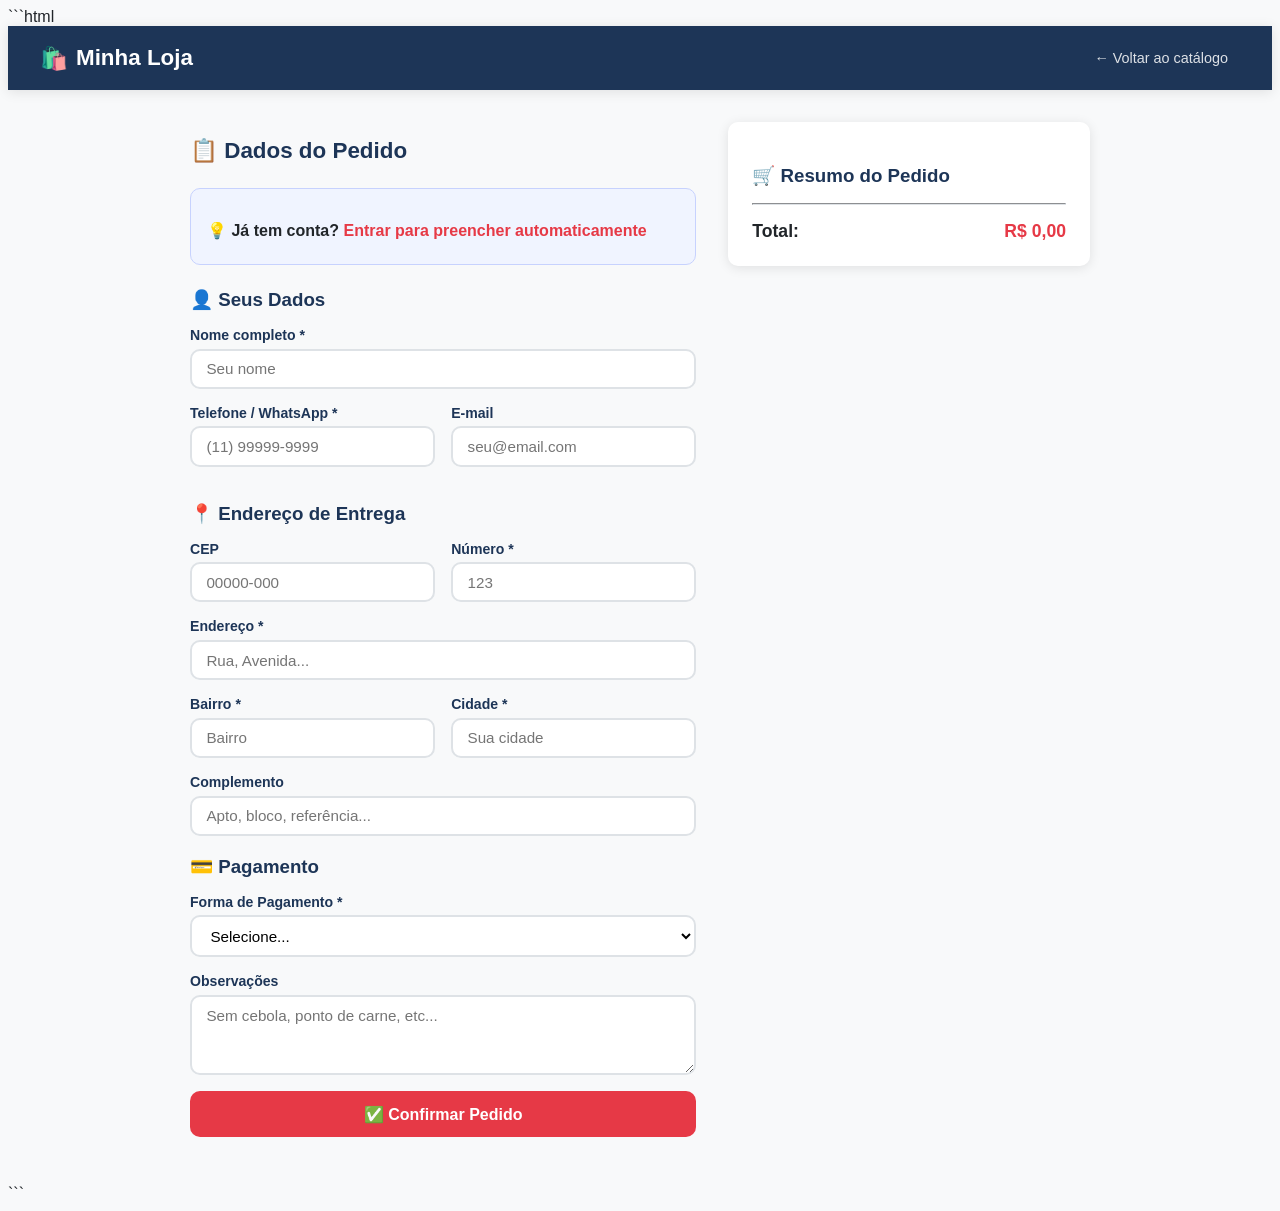
==== pedido.html @ 12de9886 "Add files via upload" ====
```html
<!DOCTYPE html>
<html lang="pt-BR">
<head>
  <meta charset="UTF-8"/>
  <meta name="viewport" content="width=device-width, initial-scale=1.0"/>
  <title>Finalizar Pedido</title>
  <link rel="stylesheet" href="css/style.css"/>
</head>
<body>

<header>
  <div class="nav-container">
    <a href="index.html" class="nav-logo">🛍️ <span>Minha Loja</span></a>
    <div class="nav-links">
      <a href="index.html" class="nav-btn">← Voltar ao catálogo</a>
    </div>
  </div>
</header>

<div style="max-width:900px;margin:2rem auto;padding:0 1rem;display:grid;grid-template-columns:1.4fr 1fr;gap:2rem;align-items:start">

  <!-- FORMULÁRIO -->
  <div>
    <h1 style="font-size:1.4rem;color:var(--cor-secundaria);margin-bottom:1.5rem">📋 Dados do Pedido</h1>
    <div id="alerta-pedido" class="alerta"></div>

    <form onsubmit="enviarFormPedido(event)" id="form-pedido">

      <!-- Login rápido -->
      <div id="area-login-rapido" style="background:#f0f4ff;border:1px solid #c7d2fe;border-radius:var(--radius);padding:1rem;margin-bottom:1.5rem">
        <p style="font-weight:600;margin-bottom:.5rem">💡 Já tem conta? <a href="#" onclick="abrirLoginRapido()">Entrar para preencher automaticamente</a></p>
        <div id="login-rapido" style="display:none">
          <div class="form-linha">
            <div class="form-grupo">
              <label>E-mail</label>
              <input type="email" id="lr-email" placeholder="seu@email.com"/>
            </div>
            <div class="form-grupo">
              <label>Senha</label>
              <input type="password" id="lr-senha" placeholder="••••••"/>
            </div>
          </div>
          <button type="button" class="btn btn-secundario" onclick="loginRapido()">Entrar e preencher</button>
          <span id="msg-lr" style="font-size:.85rem;margin-left:.75rem;color:var(--cor-erro)"></span>
        </div>
      </div>

      <h3 style="margin-bottom:1rem;color:var(--cor-secundaria)">👤 Seus Dados</h3>

      <div class="form-grupo">
        <label>Nome completo *</label>
        <input type="text" id="ped-nome" required placeholder="Seu nome"/>
      </div>
      <div class="form-linha">
        <div class="form-grupo">
          <label>Telefone / WhatsApp *</label>
          <input type="tel" id="ped-telefone" required placeholder="(11) 99999-9999"/>
        </div>
        <div class="form-grupo">
          <label>E-mail</label>
          <input type="email" id="ped-email" placeholder="seu@email.com"/>
        </div>
      </div>

      <h3 style="margin:1.25rem 0 1rem;color:var(--cor-secundaria)">📍 Endereço de Entrega</h3>

      <div class="form-linha">
        <div class="form-grupo">
          <label>CEP</label>
          <input type="text" id="ped-cep" placeholder="00000-000" onblur="buscarCEPPedido()"/>
        </div>
        <div class="form-grupo">
          <label>Número *</label>
          <input type="text" id="ped-numero" required placeholder="123"/>
        </div>
      </div>
      <div class="form-grupo">
        <label>Endereço *</label>
        <input type="text" id="ped-endereco" required placeholder="Rua, Avenida..."/>
      </div>
      <div class="form-linha">
        <div class="form-grupo">
          <label>Bairro *</label>
          <input type="text" id="ped-bairro" required placeholder="Bairro"/>
        </div>
        <div class="form-grupo">
          <label>Cidade *</label>
          <input type="text" id="ped-cidade" required placeholder="Sua cidade"/>
        </div>
      </div>
      <div class="form-grupo">
        <label>Complemento</label>
        <input type="text" id="ped-complemento" placeholder="Apto, bloco, referência..."/>
      </div>

      <h3 style="margin:1.25rem 0 1rem;color:var(--cor-secundaria)">💳 Pagamento</h3>

      <div class="form-grupo">
        <label>Forma de Pagamento *</label>
        <select id="ped-pagamento" required onchange="mostrarTroco()">
          <option value="">Selecione...</option>
          <option value="Dinheiro">💵 Dinheiro</option>
          <option value="Pix">📱 Pix</option>
          <option value="Cartão de Débito">💳 Cartão de Débito</option>
          <option value="Cartão de Crédito">💳 Cartão de Crédito</option>
        </select>
      </div>
      <div class="form-grupo" id="campo-troco" style="display:none">
        <label>Troco para quanto?</label>
        <input type="number" id="ped-troco" placeholder="Ex: 50.00" min="0" step="0.01"/>
      </div>

      <div class="form-grupo">
        <label>Observações</label>
        <textarea id="ped-obs" placeholder="Sem cebola, ponto de carne, etc..."></textarea>
      </div>

      <button type="submit" class="btn btn-primario btn-block btn-lg" id="btn-enviar-pedido" data-texto="✅ Confirmar Pedido">
        ✅ Confirmar Pedido
      </button>
    </form>
  </div>

  <!-- RESUMO DO PEDIDO -->
  <div style="position:sticky;top:80px">
    <div style="background:white;border-radius:var(--radius);box-shadow:var(--sombra);padding:1.5rem">
      <h3 style="margin-bottom:1rem;color:var(--cor-secundaria)">🛒 Resumo do Pedido</h3>
      <div id="resumo-itens">
        <!-- preenchido via JS -->
      </div>
      <hr style="margin:1rem 0;border-color:var(--cor-borda)"/>
      <div style="display:flex;justify-content:space-between;font-size:1.1rem;font-weight:700">
        <span>Total:</span>
        <span id="resumo-total" style="color:var(--cor-primaria)">R$ 0,00</span>
      </div>
    </div>
  </div>
</div>

<!-- MODAL: PEDIDO CONFIRMADO -->
<div class="modal-overlay" id="modal-confirmado">
  <div class="modal">
    <div class="modal-corpo" style="text-align:center;padding:2.5rem">
      <div style="font-size:4rem;margin-bottom:1rem">🎉</div>
      <h2 style="color:var(--cor-secundaria);margin-bottom:.75rem">Pedido Confirmado!</h2>
      <p style="color:var(--cor-cinza);margin-bottom:.5rem">Número do pedido:</p>
      <p style="font-size:1.5rem;font-weight:700;color:var(--cor-primaria)" id="num-pedido-confirmado"></p>
      <p style="color:var(--cor-cinza);margin:1rem 0">Em breve entraremos em contato!</p>
      <a href="index.html" class="btn btn-primario btn-lg">← Voltar ao catálogo</a>
    </div>
  </div>
</div>

<div class="toast-container" id="toasts"></div>

<script src="js/api.js"></script>
<script>
document.addEventListener('DOMContentLoaded', () => {
  preencherResumo();
  preencherDadosCliente();
});

function preencherResumo() {
  const carrinho = getCarrinho();
  const el = document.getElementById('resumo-itens');

  if (carrinho.length === 0) {
    el.innerHTML = '<p style="color:var(--cor-cinza)">Carrinho vazio. <a href="index.html">Voltar</a></p>';
    return;
  }

  el.innerHTML = carrinho.map(i => `
    <div style="display:flex;justify-content:space-between;align-items:center;margin-bottom:.75rem;gap:.5rem">
      <div style="display:flex;align-items:center;gap:.5rem">
        <img src="${i.foto || ''}" style="width:40px;height:40px;object-fit:cover;border-radius:6px" onerror="this.style.display='none'"/>
        <div>
          <p style="font-weight:600;font-size:.88rem">${i.nome}</p>
          <p style="font-size:.78rem;color:var(--cor-cinza)">${formatarMoeda(i.preco)} × ${i.qtd}</p>
        </div>
      </div>
      <span style="font-weight:700;white-space:nowrap">${formatarMoeda(i.subtotal)}</span>
    </div>
  `).join('');

  document.getElementById('resumo-total').textContent = formatarMoeda(totalCarrinho());
}

function preencherDadosCliente() {
  const c = getClienteLogado();
  if (!c) return;
  document.getElementById('ped-nome').value      = c.nome     || '';
  document.getElementById('ped-email').value     = c.email    || '';
  document.getElementById('ped-telefone').value  = c.telefone || '';
  document.getElementById('ped-cep').value       = c.cep      || '';
  document.getElementById('ped-endereco').value  = c.endereco || '';
  document.getElementById('ped-numero').value    = c.numero   || '';
  document.getElementById('ped-bairro').value    = c.bairro   || '';
  document.getElementById('ped-cidade').value    = c.cidade   || '';
  document.getElementById('area-login-rapido').style.display = 'none';
}

function abrirLoginRapido() {
  const lr = document.getElementById('login-rapido');
  lr.style.display = lr.style.display === 'none' ? 'block' : 'none';
}

async function loginRapido() {
  const email = document.getElementById('lr-email').value;
  const senha = document.getElementById('lr-senha').value;
  const msg   = document.getElementById('msg-lr');
  msg.textContent = 'Aguarde...';

  const res = await loginCliente(email, senha);
  if (res.sucesso) {
    localStorage.setItem('clienteToken', res.token);
    localStorage.setItem('clienteDados', JSON.stringify(res.cliente));
    preencherDadosCliente();
    msg.textContent = '';
  } else {
    msg.textContent = res.msg;
  }
}

function mostrarTroco() {
  const pag = document.getElementById('ped-pagamento').value;
  document.getElementById('campo-troco').style.display = pag === 'Dinheiro' ? 'block' : 'none';
}

async function buscarCEPPedido() {
  const cep = document.getElementById('ped-cep').value.replace(/\D/g, '');
  if (cep.length !== 8) return;
  try {
    const res  = await fetch('https://viacep.com.br/ws/' + cep + '/json/');
    const data = await res.json();
    if (!data.erro) {
      document.getElementById('ped-endereco').value = data.logradouro || '';
      document.getElementById('ped-bairro').value   = data.bairro     || '';
      document.getElementById('ped-cidade').value   = data.localidade || '';
    }
  } catch(e) {}
}

async function enviarFormPedido(e) {
  e.preventDefault();
  const carrinho = getCarrinho();
  if (carrinho.length === 0) {
    mostrarAlerta('Seu carrinho está vazio!', 'erro', 'alerta-pedido');
    return;
  }

  mostrarCarregando(true, 'btn-enviar-pedido');

  const dados = {
    nome:            document.getElementById('ped-nome').value,
    telefone:        document.getElementById('ped-telefone').value,
    email:           document.getElementById('ped-email').value,
    cep:             document.getElementById('ped-cep').value,
    endereco:        document.getElementById('ped-endereco').value,
    numero:          document.getElementById('ped-numero').value,
    bairro:          document.getElementById('ped-bairro').value,
    cidade:          document.getElementById('ped-cidade').value,
    complemento:     document.getElementById('ped-complemento').value,
    forma_pagamento: document.getElementById('ped-pagamento').value,
    troco:           document.getElementById('ped-troco').value || '',
    observacao:      document.getElementById('ped-obs').value,
    itens:           carrinho,
    valor_total:     totalCarrinho()
  };

  const res = await enviarPedido(dados);
  mostrarCarregando(false, 'btn-enviar-pedido');

  if (res.sucesso) {
    limparCarrinho();
    document.getElementById('num-pedido-confirmado').textContent = '#' + res.id_pedido;
    document.getElementById('modal-confirmado').classList.add('aberto');
  } else {
    mostrarAlerta('Erro ao enviar pedido: ' + res.msg, 'erro', 'alerta-pedido');
  }
}

function toast(msg, tipo = 'sucesso') {
  const container = document.getElementById('toasts');
  const el = document.createElement('div');
  el.className = 'toast toast-' + tipo;
  el.textContent = msg;
  container.appendChild(el);
  setTimeout(() => el.remove(), 3800);
}
</script>
</body>
</html>
```
---- css/style.css ----
```css
/* ============================================================
   style.css — Estilos globais do projeto
   ============================================================ */

/* ---------- Reset & Variáveis ---------- */
*, *::before, *::after { box-sizing: border-box; margin: 0; padding: 0; }

:root {
  --cor-primaria:   #e63946;
  --cor-secundaria: #1d3557;
  --cor-fundo:      #f8f9fa;
  --cor-texto:      #212529;
  --cor-cinza:      #6c757d;
  --cor-borda:      #dee2e6;
  --cor-sucesso:    #198754;
  --cor-erro:       #dc3545;
  --cor-aviso:      #fd7e14;
  --sombra:         0 2px 12px rgba(0,0,0,.10);
  --radius:         10px;
  --transicao:      .2s ease;
  --fonte:          'Segoe UI', Arial, sans-serif;
}

body {
  font-family: var(--fonte);
  background:  var(--cor-fundo);
  color:        var(--cor-texto);
  min-height:   100vh;
}

a { color: var(--cor-primaria); text-decoration: none; }
a:hover { text-decoration: underline; }

img { max-width: 100%; display: block; }

/* ---------- Header / Nav ---------- */
header {
  background:  var(--cor-secundaria);
  color:        white;
  position:     sticky;
  top:          0;
  z-index:      1000;
  box-shadow:   var(--sombra);
}

.nav-container {
  max-width:      1200px;
  margin:         0 auto;
  padding:        0 1rem;
  display:        flex;
  align-items:    center;
  justify-content: space-between;
  height:         64px;
  gap:            1rem;
}

.nav-logo {
  font-size:   1.4rem;
  font-weight: 700;
  color:        white !important;
  text-decoration: none !important;
  display:      flex;
  align-items:  center;
  gap:          .5rem;
}

.nav-links {
  display:     flex;
  align-items: center;
  gap:         .5rem;
  flex-wrap:   wrap;
}

.nav-links a, .nav-btn {
  color:       rgba(255,255,255,.85);
  font-size:   .9rem;
  padding:     .4rem .75rem;
  border-radius: var(--radius);
  transition:  var(--transicao);
  border:      none;
  background:  transparent;
  cursor:      pointer;
  font-family: var(--fonte);
  font-weight: 500;
}
.nav-links a:hover, .nav-btn:hover {
  background: rgba(255,255,255,.15);
  color:      white;
  text-decoration: none;
}

.nav-btn-destaque {
  background: var(--cor-primaria) !important;
  color:      white !important;
}
.nav-btn-destaque:hover { opacity: .9; }

.carrinho-wrapper {
  position: relative;
  display:  inline-flex;
  align-items: center;
}
.carrinho-badge {
  position:   absolute;
  top:        -6px;
  right:      -6px;
  background: var(--cor-primaria);
  color:      white;
  font-size:  .65rem;
  font-weight: 700;
  border-radius: 50%;
  width:      18px;
  height:     18px;
  display:    none;
  align-items: center;
  justify-content: center;
}

/* ---------- Busca ---------- */
.busca-container {
  max-width:  1200px;
  margin:     1.5rem auto .5rem;
  padding:    0 1rem;
  display:    flex;
  gap:        .75rem;
  flex-wrap:  wrap;
}

.busca-input {
  flex:        1;
  min-width:   220px;
  padding:     .6rem 1rem;
  border:      2px solid var(--cor-borda);
  border-radius: var(--radius);
  font-size:   .95rem;
  transition:  border-color var(--transicao);
}
.busca-input:focus { outline: none; border-color: var(--cor-primaria); }

.filtro-select {
  padding:      .6rem 1rem;
  border:       2px solid var(--cor-borda);
  border-radius: var(--radius);
  font-size:    .9rem;
  background:   white;
  cursor:       pointer;
}

/* ---------- Grade de Produtos ---------- */
.secao-titulo {
  max-width:   1200px;
  margin:      0 auto;
  padding:     .5rem 1rem 1rem;
  font-size:   1.3rem;
  font-weight: 700;
  color:        var(--cor-secundaria);
}

.produtos-grade {
  max-width:  1200px;
  margin:     0 auto;
  padding:    0 1rem 3rem;
  display:    grid;
  grid-template-columns: repeat(auto-fill, minmax(230px, 1fr));
  gap:        1.25rem;
}

.card-produto {
  background:    white;
  border-radius: var(--radius);
  box-shadow:    var(--sombra);
  overflow:      hidden;
  transition:    transform var(--transicao), box-shadow var(--transicao);
  cursor:        pointer;
  display:       flex;
  flex-direction: column;
}
.card-produto:hover {
  transform:  translateY(-4px);
  box-shadow: 0 6px 20px rgba(0,0,0,.15);
}

.card-img-wrapper {
  width:    100%;
  height:   200px;
  overflow: hidden;
  background: #f0f0f0;
  position: relative;
}
.card-img-wrapper img {
  width:      100%;
  height:     100%;
  object-fit: cover;
  transition: transform .3s ease;
}
.card-produto:hover .card-img-wrapper img { transform: scale(1.05); }

.card-badge {
  position:     absolute;
  top:          8px;
  left:         8px;
  background:   var(--cor-primaria);
  color:        white;
  font-size:    .7rem;
  font-weight:  700;
  padding:      2px 8px;
  border-radius: 20px;
}

.card-corpo {
  padding:       1rem;
  flex:          1;
  display:       flex;
  flex-direction: column;
}
.card-nome { font-weight: 700; font-size: 1rem; margin-bottom: .25rem; }
.card-desc { font-size: .82rem; color: var(--cor-cinza); flex: 1; margin-bottom: .75rem; line-height: 1.4; }
.card-preco { font-size: 1.2rem; font-weight: 700; color: var(--cor-primaria); margin-bottom: .75rem; }

.btn-adicionar {
  width:         100%;
  padding:       .55rem;
  background:    var(--cor-primaria);
  color:         white;
  border:        none;
  border-radius: var(--radius);
  font-weight:   700;
  font-size:     .9rem;
  cursor:        pointer;
  transition:    background var(--transicao);
}
.btn-adicionar:hover { background: #c1121f; }

/* ---------- Botões Gerais ---------- */
.btn {
  display:       inline-flex;
  align-items:   center;
  justify-content: center;
  gap:           .4rem;
  padding:       .6rem 1.25rem;
  border-radius: var(--radius);
  font-weight:   700;
  font-size:     .9rem;
  border:        none;
  cursor:        pointer;
  transition:    all var(--transicao);
  font-family:   var(--fonte);
  text-decoration: none !important;
}
.btn-primario  { background: var(--cor-primaria);  color: white; }
.btn-primario:hover  { background: #c1121f; color: white; }
.btn-secundario { background: var(--cor-secundaria); color: white; }
.btn-secundario:hover { background: #14253d; color: white; }
.btn-outline   { background: transparent; border: 2px solid var(--cor-primaria); color: var(--cor-primaria); }
.btn-outline:hover   { background: var(--cor-primaria); color: white; }
.btn-sucesso   { background: var(--cor-sucesso);   color: white; }
.btn-perigo    { background: var(--cor-erro);      color: white; }
.btn-aviso     { background: var(--cor-aviso);     color: white; }
.btn-cinza     { background: #adb5bd;              color: white; }
.btn-sm        { padding: .35rem .75rem; font-size: .8rem; }
.btn-lg        { padding: .85rem 1.75rem; font-size: 1rem; }
.btn-block     { width: 100%; }
.btn:disabled  { opacity: .6; cursor: not-allowed; }

/* ---------- Forms ---------- */
.form-grupo {
  margin-bottom: 1rem;
}
.form-grupo label {
  display:       block;
  font-weight:   600;
  font-size:     .88rem;
  margin-bottom: .35rem;
  color:         var(--cor-secundaria);
}
.form-grupo input,
.form-grupo select,
.form-grupo textarea {
  width:         100%;
  padding:       .6rem .9rem;
  border:        2px solid var(--cor-borda);
  border-radius: var(--radius);
  font-size:     .95rem;
  font-family:   var(--fonte);
  transition:    border-color var(--transicao);
  background:    white;
}
.form-grupo input:focus,
.form-grupo select:focus,
.form-grupo textarea:focus {
  outline:       none;
  border-color:  var(--cor-primaria);
}
.form-grupo textarea { resize: vertical; min-height: 80px; }
.form-linha { display: grid; grid-template-columns: 1fr 1fr; gap: 1rem; }
.form-linha-3 { display: grid; grid-template-columns: 2fr 1fr 2fr; gap: 1rem; }

/* ---------- Modal ---------- */
.modal-overlay {
  position:   fixed;
  inset:      0;
  background: rgba(0,0,0,.55);
  z-index:    2000;
  display:    flex;
  align-items: center;
  justify-content: center;
  padding:    1rem;
  opacity:    0;
  pointer-events: none;
  transition: opacity var(--transicao);
}
.modal-overlay.aberto { opacity: 1; pointer-events: all; }

.modal {
  background:    white;
  border-radius: var(--radius);
  max-width:     540px;
  width:         100%;
  max-height:    90vh;
  overflow-y:    auto;
  box-shadow:    0 8px 32px rgba(0,0,0,.25);
  transform:     translateY(-20px);
  transition:    transform var(--transicao);
}
.modal-overlay.aberto .modal { transform: translateY(0); }

.modal-header {
  padding:       1.25rem 1.5rem;
  border-bottom: 1px solid var(--cor-borda);
  display:       flex;
  align-items:   center;
  justify-content: space-between;
}
.modal-header h2 { font-size: 1.15rem; color: var(--cor-secundaria); }
.modal-fechar {
  background: none;
  border:     none;
  font-size:  1.5rem;
  cursor:     pointer;
  color:      var(--cor-cinza);
  line-height: 1;
}
.modal-fechar:hover { color: var(--cor-primaria); }
.modal-corpo { padding: 1.5rem; }
.modal-footer {
  padding:    1rem 1.5rem;
  border-top: 1px solid var(--cor-borda);
  display:    flex;
  gap:        .75rem;
  justify-content: flex-end;
}

/* ---------- Alertas ---------- */
.alerta {
  padding:       .85rem 1.1rem;
  border-radius: var(--radius);
  font-weight:   600;
  font-size:     .9rem;
  margin-bottom: 1rem;
  display:       none;
}
.alerta-sucesso { background: #d1e7dd; color: #0a3622; border: 1px solid #a3cfbb; }
.alerta-erro    { background: #f8d7da; color: #58151c; border: 1px solid #f1aeb5; }
.alerta-aviso   { background: #fff3cd; color: #664d03; border: 1px solid #ffe69c; }
.alerta-info    { background: #cff4fc; color: #055160; border: 1px solid #9eeaf9; }

/* ---------- Badge de Status ---------- */
.badge {
  display:       inline-block;
  padding:       2px 10px;
  border-radius: 20px;
  font-size:     .75rem;
  font-weight:   700;
}
.badge-novo      { background: #cff4fc; color: #055160; }
.badge-preparando { background: #fff3cd; color: #664d03; }
.badge-saiu      { background: #cfe2ff; color: #052c65; }
.badge-entregue  { background: #d1e7dd; color: #0a3622; }
.badge-cancelado { background: #f8d7da; color: #58151c; }

/* ---------- Carrinho Lateral ---------- */
.carrinho-drawer {
  position:   fixed;
  top:        0;
  right:      -420px;
  width:      min(420px, 100vw);
  height:     100vh;
  background: white;
  box-shadow: -4px 0 24px rgba(0,0,0,.18);
  z-index:    1500;
  display:    flex;
  flex-direction: column;
  transition: right .3s ease;
}
.carrinho-drawer.aberto { right: 0; }

.carrinho-header {
  padding:       1rem 1.25rem;
  background:    var(--cor-secundaria);
  color:         white;
  display:       flex;
  align-items:   center;
  justify-content: space-between;
}
.carrinho-header h3 { font-size: 1.05rem; }

.carrinho-itens { flex: 1; overflow-y: auto; padding: 1rem; }

.carrinho-item {
  display:       flex;
  align-items:   center;
  gap:           .75rem;
  padding:       .75rem 0;
  border-bottom: 1px solid var(--cor-borda);
}
.carrinho-item img { width: 60px; height: 60px; object-fit: cover; border-radius: 8px; flex-shrink: 0; }
.carrinho-item-info { flex: 1; }
.carrinho-item-nome  { font-weight: 600; font-size: .9rem; }
.carrinho-item-preco { font-size: .85rem; color: var(--cor-cinza); }

.carrinho-qtd {
  display:     flex;
  align-items: center;
  gap:         .4rem;
}
.carrinho-qtd button {
  width:         26px;
  height:        26px;
  border:        none;
  background:    var(--cor-fundo);
  border-radius: 50%;
  cursor:        pointer;
  font-size:     1rem;
  font-weight:   700;
  display:       flex;
  align-items:   center;
  justify-content: center;
}
.carrinho-qtd span { min-width: 24px; text-align: center; font-weight: 600; }

.carrinho-footer {
  padding:     1rem 1.25rem;
  border-top:  2px solid var(--cor-borda);
}
.carrinho-total {
  display:        flex;
  justify-content: space-between;
  align-items:    center;
  font-size:      1.1rem;
  font-weight:    700;
  margin-bottom:  1rem;
}

/* ---------- Detalhe do Produto ---------- */
.produto-detalhe {
  display: grid;
  grid-template-columns: 1fr 1fr;
  gap: 2rem;
  align-items: start;
}
.produto-fotos-thumb {
  display:     flex;
  gap:         .5rem;
  margin-top:  .5rem;
  flex-wrap:   wrap;
}
.produto-fotos-thumb img {
  width:         70px;
  height:        70px;
  object-fit:    cover;
  border-radius: 8px;
  cursor:        pointer;
  border:        2px solid transparent;
  transition:    border-color var(--transicao);
}
.produto-fotos-thumb img.ativo { border-color: var(--cor-primaria); }
.produto-foto-principal {
  width:         100%;
  height:        320px;
  object-fit:    cover;
  border-radius: var(--radius);
}

/* ---------- Tabs ---------- */
.tabs {
  display:        flex;
  gap:            .5rem;
  border-bottom:  2px solid var(--cor-borda);
  margin-bottom:  1.5rem;
}
.tab-btn {
  padding:    .6rem 1.25rem;
  border:     none;
  background: none;
  font-weight: 600;
  cursor:     pointer;
  color:      var(--cor-cinza);
  border-bottom: 3px solid transparent;
  margin-bottom: -2px;
  font-family: var(--fonte);
  font-size:  .9rem;
  transition: color var(--transicao), border-color var(--transicao);
}
.tab-btn.ativa { color: var(--cor-primaria); border-bottom-color: var(--cor-primaria); }

.tab-painel { display: none; }
.tab-painel.ativo { display: block; }

/* ---------- Tabelas ---------- */
.tabela-wrapper { overflow-x: auto; border-radius: var(--radius); box-shadow: var(--sombra); }
table { width: 100%; border-collapse: collapse; background: white; }
thead th { background: var(--cor-secundaria); color: white; padding: .75rem 1rem; text-align: left; font-size: .85rem; white-space: nowrap; }
tbody tr { border-bottom: 1px solid var(--cor-borda); transition: background var(--transicao); }
tbody tr:hover { background: #f8f9fa; }
tbody td { padding: .7rem 1rem; font-size: .88rem; vertical-align: middle; }

/* ---------- Cards de Estatísticas ---------- */
.stats-grid {
  display: grid;
  grid-template-columns: repeat(auto-fill, minmax(180px, 1fr));
  gap: 1rem;
  margin-bottom: 2rem;
}
.stat-card {
  background:    white;
  border-radius: var(--radius);
  padding:       1.25rem;
  box-shadow:    var(--sombra);
  text-align:    center;
}
.stat-card .numero { font-size: 2rem; font-weight: 700; color: var(--cor-primaria); }
.stat-card .label  { font-size: .82rem; color: var(--cor-cinza); margin-top: .25rem; }

/* ---------- Painel Admin ---------- */
.admin-layout {
  display:   flex;
  min-height: 100vh;
}
.admin-sidebar {
  width:      240px;
  background: var(--cor-secundaria);
  color:      white;
  flex-shrink: 0;
  padding:    1.5rem 0;
  display:    flex;
  flex-direction: column;
}
.sidebar-logo {
  padding:     0 1.25rem 1.5rem;
  font-size:   1.1rem;
  font-weight: 700;
  border-bottom: 1px solid rgba(255,255,255,.15);
  margin-bottom: 1rem;
}
.sidebar-link {
  display:    flex;
  align-items: center;
  gap:        .6rem;
  padding:    .75rem 1.25rem;
  color:      rgba(255,255,255,.8);
  cursor:     pointer;
  transition: background var(--transicao), color var(--transicao);
  border:     none;
  background: transparent;
  width:      100%;
  font-family: var(--fonte);
  font-size:  .92rem;
  text-decoration: none;
}
.sidebar-link:hover, .sidebar-link.ativo {
  background: rgba(255,255,255,.12);
  color:      white;
}
.sidebar-link .icone { font-size: 1.1rem; }
.admin-main { flex: 1; padding: 2rem; overflow-y: auto; }
.admin-topbar {
  display:        flex;
  align-items:    center;
  justify-content: space-between;
  margin-bottom:  1.5rem;
}
.admin-topbar h1 { font-size: 1.4rem; color: var(--cor-secundaria); }

/* ---------- Toast ---------- */
.toast-container {
  position:   fixed;
  bottom:     1.5rem;
  right:      1.5rem;
  z-index:    3000;
  display:    flex;
  flex-direction: column;
  gap:        .5rem;
}
.toast {
  padding:       .85rem 1.25rem;
  border-radius: var(--radius);
  color:         white;
  font-weight:   600;
  font-size:     .9rem;
  box-shadow:    var(--sombra);
  animation:     slideIn .3s ease, fadeOut .5s ease 3s forwards;
  min-width:     260px;
}
.toast-sucesso { background: var(--cor-sucesso); }
.toast-erro    { background: var(--cor-erro);    }
.toast-aviso   { background: var(--cor-aviso);   }
@keyframes slideIn  { from { transform: translateX(120%); } to { transform: translateX(0); } }
@keyframes fadeOut  { to   { opacity: 0; transform: translateX(120%); } }

/* ---------- Vazio ---------- */
.vazio {
  text-align: center;
  padding:    3rem 1rem;
  color:      var(--cor-cinza);
}
.vazio .vazio-icone { font-size: 3.5rem; margin-bottom: 1rem; }
.vazio p { font-size: 1rem; }

/* ---------- Loading Spinner ---------- */
.spinner-overlay {
  position:        fixed;
  inset:           0;
  background:      rgba(255,255,255,.8);
  z-index:         9999;
  display:         flex;
  align-items:     center;
  justify-content: center;
  flex-direction:  column;
  gap:             1rem;
}
.spinner {
  width:         48px;
  height:        48px;
  border:        5px solid var(--cor-borda);
  border-top-color: var(--cor-primaria);
  border-radius: 50%;
  animation:     girar .7s linear infinite;
}
@keyframes girar { to { transform: rotate(360deg); } }

/* ---------- Responsivo ---------- */
@media (max-width: 768px) {
  .nav-logo span { display: none; }
  .produtos-grade { grid-template-columns: repeat(auto-fill, minmax(160px, 1fr)); gap: .75rem; }
  .card-img-wrapper { height: 150px; }
  .produto-detalhe { grid-template-columns: 1fr; }
  .admin-sidebar { display: none; }
  .form-linha, .form-linha-3 { grid-template-columns: 1fr; }
  .modal { max-height: 100vh; border-radius: 0; }
  .modal-overlay { padding: 0; align-items: flex-end; }
}

@media (max-width: 480px) {
  .busca-container { flex-direction: column; }
  .nav-links { gap: .25rem; }
  .nav-links a, .nav-btn { padding: .35rem .5rem; font-size: .8rem; }
}
```
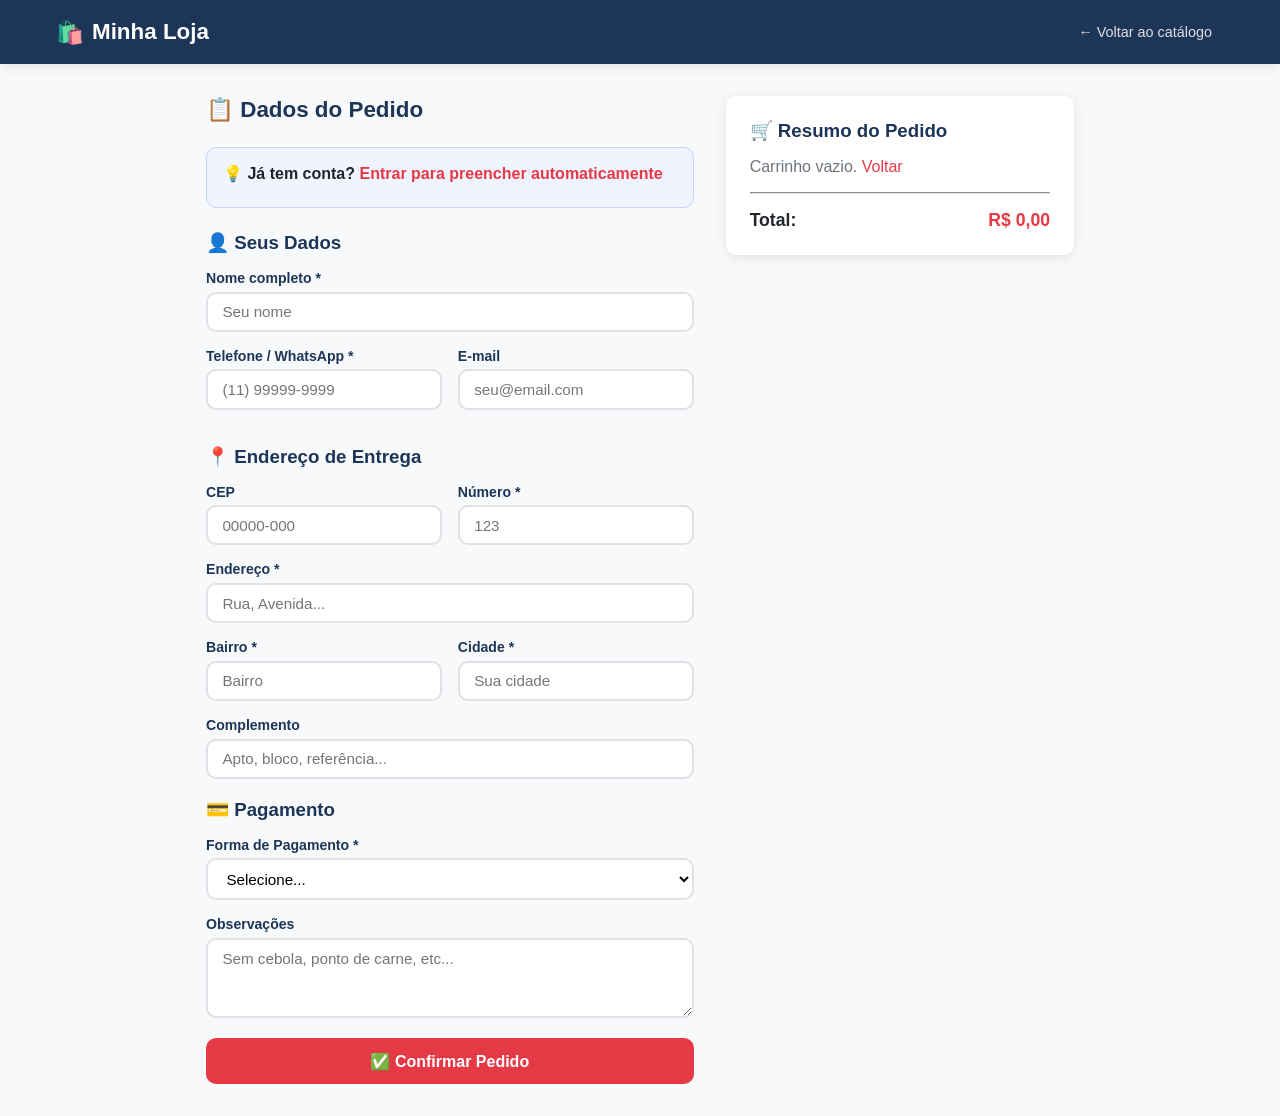
==== commit 37059c3d: "Update pedido.html" ====
--- a/pedido.html
+++ b/pedido.html
@@ -1,5 +1,3 @@
-
-```html
 <!DOCTYPE html>
 <html lang="pt-BR">
 <head>
@@ -292,4 +290,4 @@
 </script>
 </body>
 </html>
-```
+
--- a/css/style.css
+++ b/css/style.css
@@ -1,5 +1,4 @@
 
-```css
 /* ============================================================
    style.css — Estilos globais do projeto
    ============================================================ */
@@ -657,5 +656,5 @@
   .nav-links { gap: .25rem; }
   .nav-links a, .nav-btn { padding: .35rem .5rem; font-size: .8rem; }
 }
-```
-
+
+
